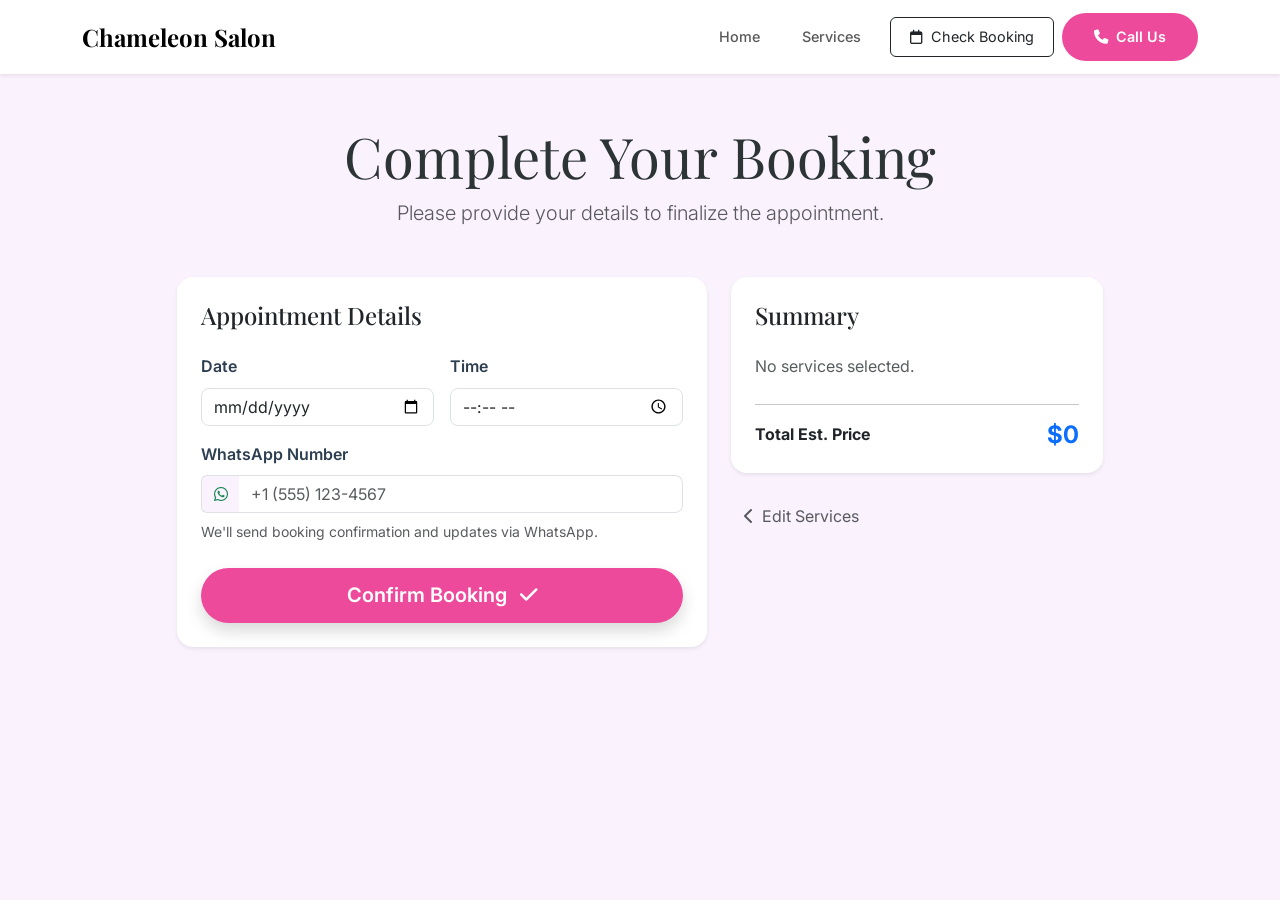
==== page2.html @ 45d528bb "first commit" ====
<!DOCTYPE html>
<html lang="en">

<head>
    <meta charset="UTF-8">
    <meta name="viewport" content="width=device-width, initial-scale=1.0">
    <title>Booking Details - Chameleon Salon</title>
    <link href="https://cdn.jsdelivr.net/npm/bootstrap@5.3.3/dist/css/bootstrap.min.css" rel="stylesheet">
    <script src="https://cdn.jsdelivr.net/npm/bootstrap@5.3.3/dist/js/bootstrap.bundle.min.js"></script>
    <link rel="stylesheet" href="./style.css">
    <link rel="stylesheet" href="./booking.css">
    <link rel="stylesheet" href="https://cdnjs.cloudflare.com/ajax/libs/font-awesome/6.5.1/css/all.min.css">
</head>

<body class="bg-light">
    <nav class="navbar navbar-expand-lg navbar-light bg-white shadow-sm sticky-top">
        <div class="container">
            <a class="navbar-brand" href="index.html">Chameleon Salon</a>
            <button class="navbar-toggler" type="button" data-bs-toggle="collapse" data-bs-target="#navbarNav">
                <span class="navbar-toggler-icon"></span>
            </button>
            <div class="collapse navbar-collapse" id="navbarNav">
                <ul class="navbar-nav ms-auto align-items-center">
                    <li class="nav-item"><a class="nav-link" href="index.html">Home</a></li>
                    <li class="nav-item"><a class="nav-link" href="service.html">Services</a></li>
                    <li class="nav-item">
                        <a href="check.html" class="btn btn-outline-dark ms-lg-2 mb-2 mb-lg-0">
                            <i class="fa-regular fa-calendar me-2"></i>Check Booking
                        </a>
                    </li>
                    <li class="nav-item">
                        <button class="btn btn-primary rounded-pill callbtn ms-lg-2">
                            <i class="fa-solid fa-phone me-2"></i>Call Us
                        </button>
                    </li>
                </ul>
            </div>
        </div>
    </nav>

    <div class="container py-5">
        <div class="row justify-content-center">
            <div class="col-lg-10">
                <div class="text-center mb-5">
                    <h1 class="display-4">Complete Your Booking</h1>
                    <p class="lead text-muted">Please provide your details to finalize the appointment.</p>
                </div>

                <div class="row g-4">
                    <!-- Selected Services Summary -->
                    <div class="col-md-5 order-md-2">
                        <div class="card border-0 shadow-sm rounded-4 mb-4">
                            <div class="card-body p-4">
                                <h2 class="h4 mb-4">Summary</h2>
                                <div id="selected-services-list" class="mb-4">
                                    <!-- Populated by JS -->
                                </div>
                                <hr>
                                <div class="d-flex justify-content-between align-items-center">
                                    <span class="fw-bold">Total Est. Price</span>
                                    <span id="total-price" class="h4 mb-0 text-primary fw-bold">$0</span>
                                </div>
                            </div>
                        </div>
                        <a href="service.html" class="btn btn-link text-decoration-none text-muted">
                            <i class="fa-solid fa-chevron-left me-2"></i>Edit Services
                        </a>
                    </div>

                    <!-- Booking Form -->
                    <div class="col-md-7 order-md-1">
                        <div class="card border-0 shadow-sm rounded-4 p-4">
                            <h2 class="h4 mb-4">Appointment Details</h2>
                            <form id="booking-form">
                                <div class="row g-3">
                                    <div class="col-md-6">
                                        <label class="form-label fw-600">Date</label>
                                        <input type="date" id="date" class="form-control rounded-3" required>
                                    </div>
                                    <div class="col-md-6">
                                        <label class="form-label fw-600">Time</label>
                                        <input type="time" id="Time" class="form-control rounded-3" required>
                                    </div>
                                    <div class="col-12">
                                        <label class="form-label fw-600">WhatsApp Number</label>
                                        <div class="input-group">
                                            <span class="input-group-text bg-light border-end-0"><i class="fa-brands fa-whatsapp text-success"></i></span>
                                            <input type="text" id="input" class="form-control border-start-0 rounded-end-3" placeholder="+1 (555) 123-4567" required>
                                        </div>
                                        <div class="form-text mt-2">
                                            We'll send booking confirmation and updates via WhatsApp.
                                        </div>
                                    </div>
                                    <div class="col-12 mt-4">
                                        <button type="submit" class="btn btn-primary btn-lg w-100 rounded-pill shadow">
                                            Confirm Booking <i class="fa-solid fa-check ms-2"></i>
                                        </button>
                                    </div>
                                </div>
                            </form>
                        </div>
                    </div>
                </div>
            </div>
        </div>
    </div>

    <script>
        const selectedServicesList = document.getElementById("selected-services-list");
        const totalPriceEl = document.getElementById("total-price");
        const bookingForm = document.getElementById("booking-form");

        function displaySelectedServices() {
            const selectedServices = JSON.parse(localStorage.getItem("selectedservices") || "[]");
            const listContainer = document.getElementById("selected-services-list");
            const totalPriceElement = document.getElementById("total-price");

            if (selectedServices.length === 0) {
                listContainer.innerHTML = '<p class="text-muted">No services selected.</p>';
                return;
            }

            let total = 0;
            listContainer.innerHTML = selectedServices.map(item => {
                const price = parseInt(item.price.replace('$', ''));
                total += price;
                return `
                    <div class="d-flex justify-content-between align-items-center mb-3">
                        <div class="d-flex align-items-center">
                            <img src="${item.image}" class="cart-item-img me-3" alt="${item.name}">
                            <div>
                                <p class="mb-0 summary-text-main">${item.name}</p>
                                <span class="summary-text-muted small">${item.time}</span>
                            </div>
                        </div>
                        <span class="fw-bold text-primary">${item.price}</span>
                    </div>
                `;
            }).join("");

            totalPriceElement.innerText = `$${total}`;
        }

        bookingForm.addEventListener("submit", (e) => {
            e.preventDefault();

            const date = document.getElementById("date").value;
            const time = document.getElementById("Time").value;
            const whatsapp = document.getElementById("input").value;

            if (selected.length === 0) {
                alert("Please select at least one service.");
                window.location.href = "service.html";
                return;
            }

            const bookingData = {
                services: selected,
                date: date,
                time: time,
                whatsapp: whatsapp,
                status: "confirmed", // Changed to confirmed for demo purposes
                timestamp: new Date().toISOString()
            };

            // Currently overwrites existing booking for this demo
            localStorage.setItem("booking", JSON.stringify(bookingData));
            
            // Clear selection after booking
            localStorage.removeItem("selectedservices");

            alert("Booking Confirmed Successfully!");
            window.location.href = "check.html";
        });

        displaySelectedServices();

        // Set min date to today
        const today = new Date().toISOString().split('T')[0];
        document.getElementById('date').setAttribute('min', today);
    </script>
</body>

</html>
---- style.css ----
@import url('https://fonts.googleapis.com/css2?family=Inter:wght@300;400;500;600;700&family=Playfair+Display:ital,wght@0,400;0,700;1,400&display=swap');

:root {
    --primary: #ed4a9b;
    --primary-hover: #d13a85;
    --secondary: #2c3e50;
    --accent: #d4af37;
    --bg-light: #faf2fc;
    --text-main: #2d3436;
    --text-muted: #636e72;
    --white: #ffffff;
    --shadow: 0 4px 20px rgba(0, 0, 0, 0.08);
    --border-radius-lg: 16px;
    --border-radius-md: 12px;
    --transition: all 0.3s ease;
}

*{
    margin: 0;
    padding: 0;
    box-sizing: border-box;
}

body {
    font-family: 'Inter', sans-serif;
    color: var(--text-main);
    background-color: var(--bg-light);
    line-height: 1.6;
}

h1, h2, h3, h4, h5, h6 {
    font-family: 'Playfair Display', serif;
    font-weight: 700;
}

.img {
    background: linear-gradient(rgba(0, 0, 0, 0.4), rgba(0, 0, 0, 0.4)), url('./salon .png');
    min-height: 100vh;
    width: 100%;
    background-repeat: no-repeat;
    background-size: cover;
    background-position: center;
    background-attachment: fixed; /* Keep background fixed for better effect */
    position: relative;
    display: flex;
    flex-direction: column;
}

.texx {
    flex: 1;
    display: flex;
    flex-direction: column;
    justify-content: center;
    padding: 80px 0; /* Add padding for mobile */
}

.navbar {
    padding: 0.8rem 0;
    backdrop-filter: blur(10px);
    transition: var(--transition);
}

.navbar-brand {
    font-family: 'Playfair Display', serif;
    font-size: 1.5rem;
    font-weight: 700;
}

.nav-link {
    font-weight: 500;
    margin: 0 0.8rem;
    font-size: 0.9rem;
    transition: var(--transition);
}

.nav-link:hover {
    color: var(--primary) !important;
}

.callbtn {
    background-color: var(--primary) !important;
    border: none;
    padding: 0.5rem 1.2rem;
    font-size: 0.9rem;
    transition: var(--transition);
}

.btn-outline-light, .btn-outline-dark {
    padding: 0.5rem 1.2rem;
    font-size: 0.9rem;
}


.callbtn:hover {
    background-color: var(--primary-hover) !important;
    transform: translateY(-2px);
    box-shadow: 0 4px 15px rgba(237, 74, 155, 0.3);
}

#tx {
    height: 45px;
    width: 45px;
    background-color: rgba(255, 255, 255, 0.1);
    color: var(--white);
    transition: var(--transition);
    cursor: pointer;
    border: 1px solid rgba(255, 255, 255, 0.2);
}

#tx:hover {
    background-color: var(--primary);
    border-color: var(--primary);
    transform: rotate(360deg);
}

.tex4 {
    height: 220px;
    width: 100%;
    background-color: rgba(255, 255, 255, 0.1);
    backdrop-filter: blur(5px);
    display: flex;
    flex-direction: column;
    justify-content: center;
    align-items: center;
    border-radius: var(--border-radius-md);
    border: 1px solid rgba(255, 255, 255, 0.2);
    padding: 2rem;
    text-align: center;
    transition: var(--transition);
    color: var(--white); /* Ensure base color is white */
}

.tex4 i {
    color: var(--primary);
}

.tex4 h3, .tex4 p {
    color: var(--white);
    margin-bottom: 0.5rem;
}



.tex4:hover {
    background-color: rgba(255, 255, 255, 0.2);
    transform: translateY(-5px);
}

.btn-primary {
    background-color: var(--primary) !important;
    border: none !important;
    padding: 0.8rem 2rem;
    font-weight: 600;
}

.btn-primary:hover {
    background-color: var(--primary-hover) !important;
}

.bg-light {
    background-color: var(--bg-light) !important;
}

.sticky-top {
    z-index: 1020;
}
---- booking.css ----
/* Booking (Page2) Page Specific Styles */
.booking-container {
    padding: 60px 0;
}

.order-summary {
    position: sticky;
    top: 100px;
}

.form-label {
    font-weight: 600;
    color: var(--secondary);
}

.form-control:focus {
    border-color: var(--primary);
    box-shadow: 0 0 0 0.25rem rgba(237, 74, 155, 0.1);
}

.cart-item-img {
    width: 50px;
    height: 50px;
    object-fit: cover;
    border-radius: 8px;
}

.summary-text-main {
    color: var(--secondary);
    font-weight: 600;
}

.summary-text-muted {
    color: var(--text-muted);
}
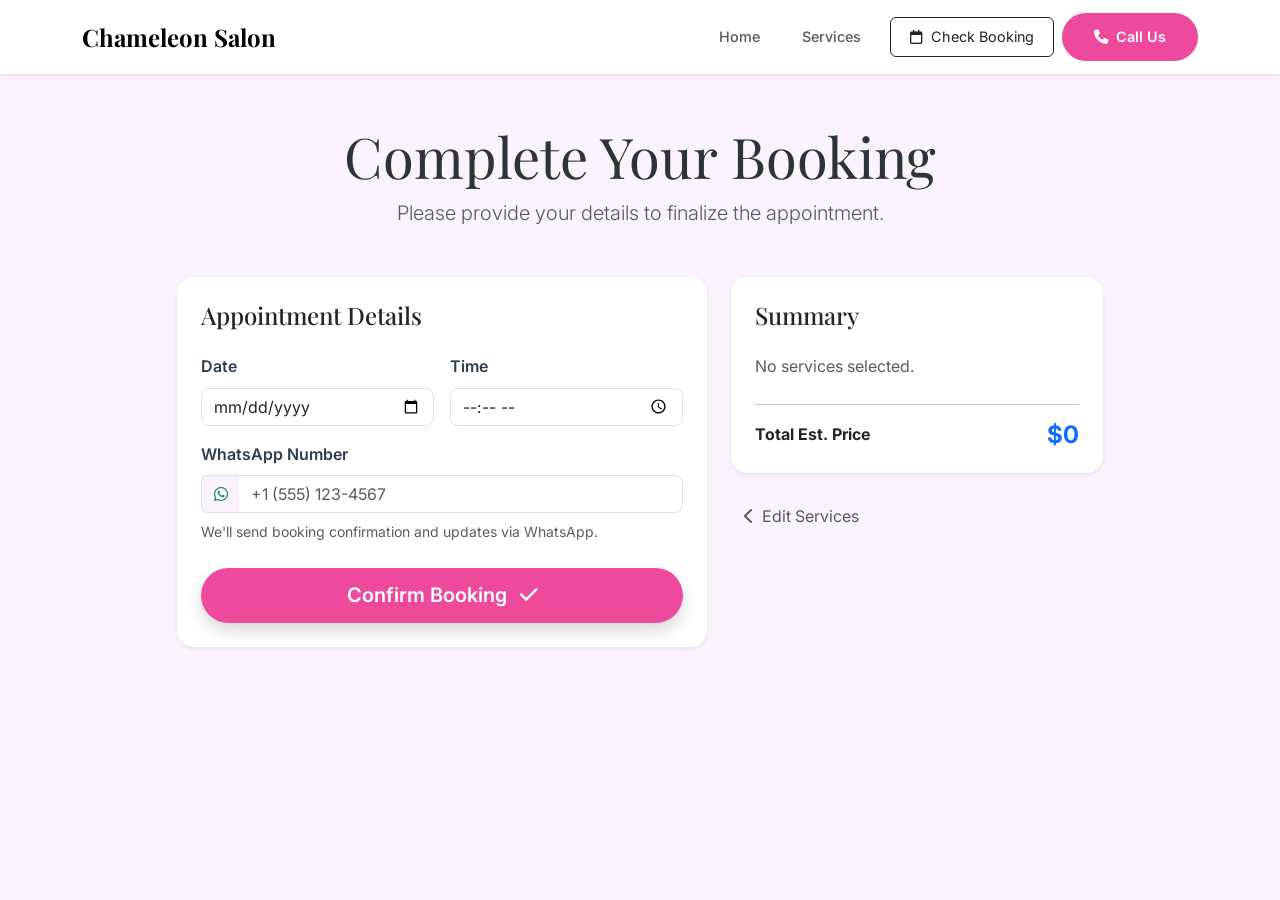
==== commit 370a319e: "fix small bug" ====
--- a/page2.html
+++ b/page2.html
@@ -106,8 +106,6 @@
     </div>
 
     <script>
-        const selectedServicesList = document.getElementById("selected-services-list");
-        const totalPriceEl = document.getElementById("total-price");
         const bookingForm = document.getElementById("booking-form");
 
         function displaySelectedServices() {
@@ -146,25 +144,37 @@
 
             const date = document.getElementById("date").value;
             const time = document.getElementById("Time").value;
-            const whatsapp = document.getElementById("input").value;
+            const whatsapp = document.getElementById("input").value.trim();
 
-            if (selected.length === 0) {
-                alert("Please select at least one service.");
+            const selectedServices = JSON.parse(localStorage.getItem("selectedservices") || "[]");
+
+            if (selectedServices.length === 0) {
+                alert("Please select at least one service first.");
                 window.location.href = "service.html";
                 return;
             }
 
+            if (!whatsapp) {
+                alert("Please enter a valid WhatsApp number.");
+                return;
+            }
+
             const bookingData = {
-                services: selected,
+                id: 'CAM-' + Math.random().toString(36).substr(2, 6).toUpperCase(),
+                services: selectedServices,
                 date: date,
                 time: time,
                 whatsapp: whatsapp,
-                status: "confirmed", // Changed to confirmed for demo purposes
+                status: "confirmed",
                 timestamp: new Date().toISOString()
             };
 
-            // Currently overwrites existing booking for this demo
-            localStorage.setItem("booking", JSON.stringify(bookingData));
+            // Support multiple bookings
+            const existingBookings = JSON.parse(localStorage.getItem("bookings") || "[]");
+            existingBookings.push(bookingData);
+            
+            localStorage.setItem("bookings", JSON.stringify(existingBookings));
+            localStorage.setItem("booking", JSON.stringify(bookingData)); // Also keep 'booking' for backward compatibility
             
             // Clear selection after booking
             localStorage.removeItem("selectedservices");
@@ -176,9 +186,10 @@
         displaySelectedServices();
 
         // Set min date to today
-        const today = new Date().toISOString().split('T')[0];
-        document.getElementById('date').setAttribute('min', today);
+        const todayStr = new Date().toISOString().split('T')[0];
+        document.getElementById('date').setAttribute('min', todayStr);
     </script>
+
 </body>
 
 </html>
